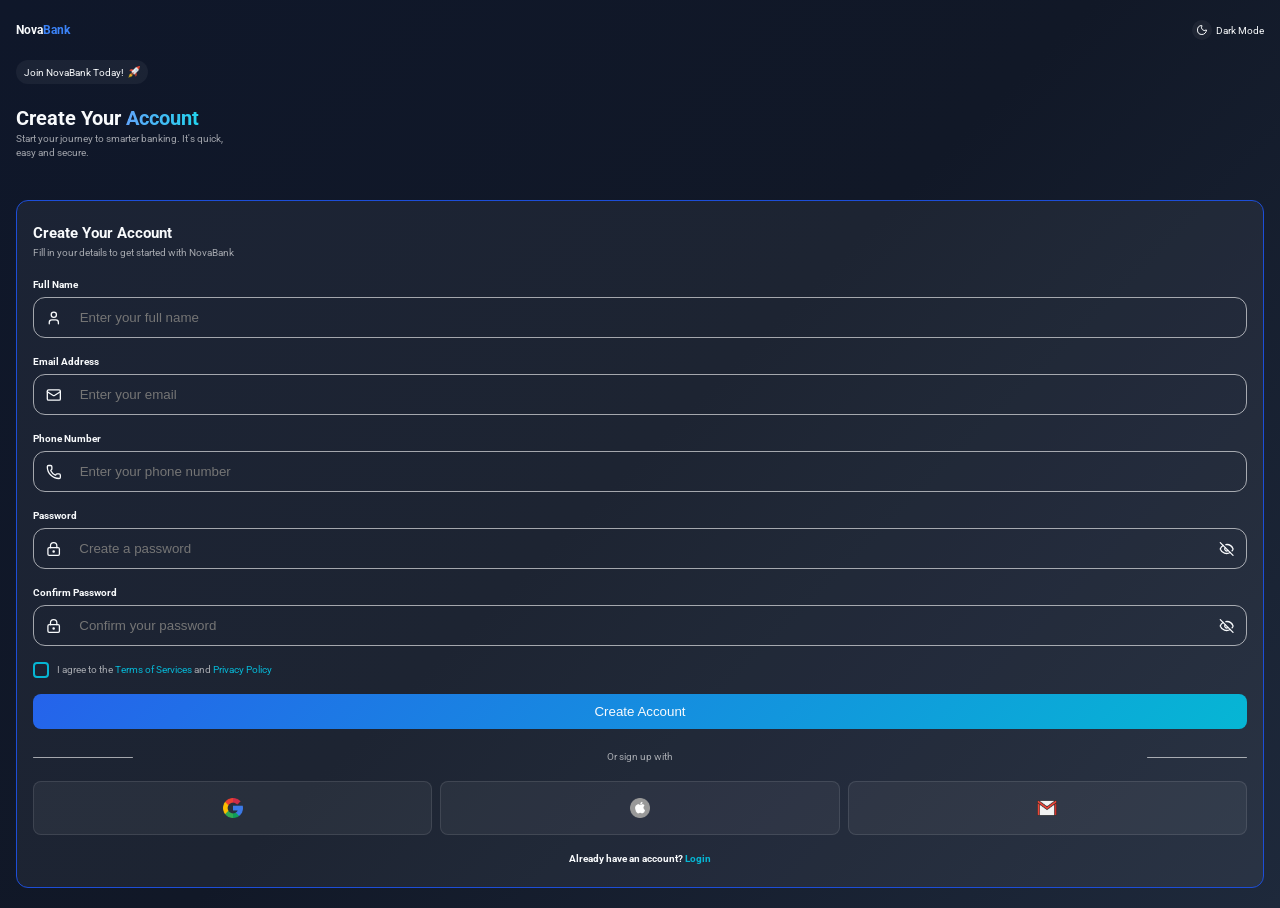
==== auth.html @ 138b5e53 "created the sign up page ui" ====
<!doctype html>
<html lang="en">
  <head>
    <meta charset="UTF-8" />
    <meta name="viewport" content="width=device-width, initial-scale=1.0" />
    <title>Signup-Login</title>
    <link rel="preconnect" href="https://fonts.googleapis.com" />
    <link rel="preconnect" href="https://fonts.gstatic.com" crossorigin />
    <link
      href="https://fonts.googleapis.com/css2?family=Inter:ital,opsz,wght@0,
14..32,100..900;1,14..32,100..900&display=swap"
      rel="stylesheet"
    />
    <link rel="preconnect" href="https://fonts.googleapis.com" />
    <link rel="preconnect" href="https://fonts.gstatic.com" crossorigin />
    <link
      href="https://fonts.googleapis.com/css2?family=Roboto:ital,wght@0,
100..900;1,100..900&display=swap"
      rel="stylesheet"
    />
    <link rel="stylesheet" href="styles/global-styles/general.css" />
    <link rel="stylesheet" href="styles/auth-styles/signup_header.css" />
  </head>
  <body>
    <header class="header">
      <h3>Nova<span>Bank</span></h3>
      <div class="mode">
        <div class="mode_switch">
          <svg
            xmlns="http://www.w3.org/2000/svg"
            width="12"
            height="12"
            viewBox="0 0 24 24"
            fill="none"
            stroke="#f8fafc"
            stroke-width="2"
            stroke-linecap="round"
            stroke-linejoin="round"
            class="lucide lucide-moon-icon lucide-moon"
          >
            <path
              d="M20.985 12.486a9 9 0 1 1-9.473-9.472c.405-.022.617.46.402.803a6 6 0 0 0 8.268 8.268c.344-.215.825-.004.803.401"
            />
          </svg>
        </div>
        <p>Dark Mode</p>
      </div>
    </header>
    <main>
      <div class="body_header">
        <div class="hor_align login_hor">
          <p>Join NovaBank Today!</p>
          <img src="assets/icons/rocket_231138.png" alt="" class="icon" />
        </div>
        <div class="header_txt">
          <h1>Create Your <span>Account</span></h1>
          <p>
            Start your journey to smarter banking. It's quick,<br />easy and
            secure.
          </p>
        </div>
      </div>
      <form class="login_form">
        <h2>Create Your Account</h2>
        <p>Fill in your details to get started with NovaBank</p>
        <div class="input_con">
          <h4>Full Name</h4>
          <div class="input_field">
            <svg
              xmlns="http://www.w3.org/2000/svg"
              width="16"
              height="16"
              viewBox="0 0 24 24"
              fill="none"
              stroke="#f8fafc"
              stroke-width="2"
              stroke-linecap="round"
              stroke-linejoin="round"
              class="lucide lucide-user-icon lucide-user"
            >
              <path d="M19 21v-2a4 4 0 0 0-4-4H9a4 4 0 0 0-4 4v2" />
              <circle cx="12" cy="7" r="4" />
            </svg>
            <input
              placeholder="Enter your full name"
              type="text"
              class="user_name input"
            />
          </div>
        </div>
        <div class="input_con">
          <h4>Email Address</h4>
          <div class="input_field">
            <svg
              xmlns="http://www.w3.org/2000/svg"
              width="16"
              height="16"
              viewBox="0 0 24 24"
              fill="none"
              stroke="#f8fafc"
              stroke-width="2"
              stroke-linecap="round"
              stroke-linejoin="round"
              class="lucide lucide-mail-icon lucide-mail"
            >
              <path d="m22 7-8.991 5.727a2 2 0 0 1-2.009 0L2 7" />
              <rect x="2" y="4" width="20" height="16" rx="2" />
            </svg>
            <input
              placeholder="Enter your email"
              type="email"
              class="user_email input"
            />
          </div>
        </div>
        <div class="input_con">
          <h4>Phone Number</h4>
          <div class="input_field">
            <svg
              xmlns="http://www.w3.org/2000/svg"
              width="16"
              height="16"
              viewBox="0 0 24 24"
              fill="none"
              stroke="#f8fafc"
              stroke-width="2"
              stroke-linecap="round"
              stroke-linejoin="round"
              class="lucide lucide-phone-icon lucide-phone"
            >
              <path
                d="M13.832 16.568a1 1 0 0 0 1.213-.303l.355-.465A2 2 0 0 1 17 15h3a2 2 0 0 1 2 2v3a2 2 0 0 1-2 2A18 18 0 0 1 2 4a2 2 0 0 1 2-2h3a2 2 0 0 1 2 2v3a2 2 0 0 1-.8 1.6l-.468.351a1 1 0 0 0-.292 1.233 14 14 0 0 0 6.392 6.384"
              />
            </svg>
            <input
              placeholder="Enter your phone number"
              type="number"
              class="user_phone input"
            />
          </div>
        </div>
        <div class="input_con">
          <h4>Password</h4>
          <div class="input_field">
            <svg
              xmlns="http://www.w3.org/2000/svg"
              width="16"
              height="16"
              viewBox="0 0 24 24"
              fill="none"
              stroke="#f8fafc"
              stroke-width="2"
              stroke-linecap="round"
              stroke-linejoin="round"
              class="lucide lucide-lock-keyhole-icon lucide-lock-keyhole"
            >
              <circle cx="12" cy="16" r="1" />
              <rect x="3" y="10" width="18" height="12" rx="2" />
              <path d="M7 10V7a5 5 0 0 1 10 0v3" />
            </svg>
            <input
              placeholder="Create a password"
              type="password"
              class="user_password input"
            />
            <svg
              xmlns="http://www.w3.org/2000/svg"
              width="16"
              height="16"
              viewBox="0 0 24 24"
              fill="none"
              stroke="#f8fafc"
              stroke-width="2"
              stroke-linecap="round"
              stroke-linejoin="round"
              class="lucide lucide-eye-off-icon lucide-eye-off"
            >
              <path
                d="M10.733 5.076a10.744 10.744 0 0 1 11.205 6.575 1 1 0 0 1 0 .696 10.747 10.747 0 0 1-1.444 2.49"
              />
              <path d="M14.084 14.158a3 3 0 0 1-4.242-4.242" />
              <path
                d="M17.479 17.499a10.75 10.75 0 0 1-15.417-5.151 1 1 0 0 1 0-.696 10.75 10.75 0 0 1 4.446-5.143"
              />
              <path d="m2 2 20 20" />
            </svg>
          </div>
        </div>
        <div class="input_con">
          <h4>Confirm Password</h4>
          <div class="input_field">
            <svg
              xmlns="http://www.w3.org/2000/svg"
              width="16"
              height="16"
              viewBox="0 0 24 24"
              fill="none"
              stroke="#f8fafc"
              stroke-width="2"
              stroke-linecap="round"
              stroke-linejoin="round"
              class="lucide lucide-lock-keyhole-icon lucide-lock-keyhole"
            >
              <circle cx="12" cy="16" r="1" />
              <rect x="3" y="10" width="18" height="12" rx="2" />
              <path d="M7 10V7a5 5 0 0 1 10 0v3" />
            </svg>
            <input
              placeholder="Confirm your password"
              type="password"
              class="user_email input"
            />
            <svg
              xmlns="http://www.w3.org/2000/svg"
              width="16"
              height="16"
              viewBox="0 0 24 24"
              fill="none"
              stroke="#f8fafc"
              stroke-width="2"
              stroke-linecap="round"
              stroke-linejoin="round"
              class="lucide lucide-eye-off-icon lucide-eye-off"
            >
              <path
                d="M10.733 5.076a10.744 10.744 0 0 1 11.205 6.575 1 1 0 0 1 0 .696 10.747 10.747 0 0 1-1.444 2.49"
              />
              <path d="M14.084 14.158a3 3 0 0 1-4.242-4.242" />
              <path
                d="M17.479 17.499a10.75 10.75 0 0 1-15.417-5.151 1 1 0 0 1 0-.696 10.75 10.75 0 0 1 4.446-5.143"
              />
              <path d="m2 2 20 20" />
            </svg>
          </div>
        </div>
        <div class="terms_privacy">
          <input type="radio" class="privacy_approval" />
          <p>
            I agree to the <a href="#">Terms of Services</a> and
            <a href="#">Privacy Policy</a>
          </p>
        </div>
        <button type="submit" class="create_account_btn button">
          Create Account
        </button>
        <div class="signup_options_con_txt">
          <div class="hor_divider"></div>
          <p>Or sign up with</p>
          <div class="hor_divider"></div>
        </div>
        <div class="signup_options">
          <button class="google button_opt">
            <img src="assets/icons/google_2702602.png" alt="" class="icon_lg" />
          </button>
          <button class="apple button_opt">
            <img
              src="assets/icons/social_10092375.png"
              alt=""
              class="icon_lg"
            />
          </button>
          <button class="email button_opt">
            <img src="assets/icons/gmail_281786.png" alt="" class="icon_lg" />
          </button>
        </div>
        <div class="login_suggestion_link">
          <h4>Already have an account? <a href="#">Login</a></h4>
        </div>
      </form>
    </main>
  </body>
</html>
---- styles/global-styles/general.css ----
:root {
  /* =========================
     COLORS
  ========================== */

  --primary-color: #2563eb;
  --primary-light: #3b82f6;
  --primary-dark: #1d4ed8;
  --hover: rgba(255, 255, 255, 0.9);
  --secondary-color: #0f172a;
  --accent-color: #06b6d4;

  --success-color: #16a34a;
  --warning-color: #f59e0b;
  --danger-color: #dc2626;

  /* =========================
     BACKGROUND COLORS
  ========================== */

  --bg-color: #0f172a;
  --bg-secondary: #111827;
  --bg-card: #1e293b;
  --bg-hover: #334155;

  /* =========================
     TEXT COLORS
  ========================== */

  --text-primary: #f8fafc;
  --text-secondary: #cbd5e1;
  --text-muted: #94a3b8;

  /* =========================
     BORDER COLORS
  ========================== */

  --border-color: #334155;
  --border-light: #475569;
  --border-white: #f8fafc;

  /* =========================
     TYPOGRAPHY
  ========================== */

  --font-family: "Inter", sans-serif;

  --font-xs: 0.75rem;
  --font-sm: 0.875rem;
  --font-md: 1rem;
  --font-lg: 1.25rem;
  --font-xl: 1.5rem;
  --font-2xl: 2rem;

  --font-light: 300;
  --font-normal: 400;
  --font-medium: 500;
  --font-bold: 700;

  /* =========================
     SPACING
  ========================== */

  --space-xs: 0.25rem;
  --space-sm: 0.5rem;
  --space-md: 1rem;
  --space-lg: 1.5rem;
  --space-xl: 2rem;
  --space-2xl: 3rem;

  /* =========================
     BORDER RADIUS
  ========================== */

  --radius-sm: 6px;
  --radius-md: 10px;
  --radius-lg: 16px;
  --radius-xl: 24px;
  --radius-full: 999px;

  /* =========================
     SHADOWS
  ========================== */

  --shadow-sm: 0 2px 4px rgba(0, 0, 0, 0.1);

  --shadow-md: 0 4px 10px rgba(0, 0, 0, 0.15);

  --shadow-lg: 0 10px 25px rgba(0, 0, 0, 0.25);
  --shadow: 0px 2px 12px #1d4ed8;
  --shadow-t: 0px 2px 80px #1d4ed8;

  /* =========================
     TRANSITIONS
  ========================== */

  --transition-fast: 0.2s ease;
  --transition-normal: 0.3s ease;
  --transition-slow: 0.5s ease;

  /* =========================
     LAYOUT
  ========================== */

  --sidebar-width: 260px;
  --navbar-height: 70px;
  --container-width: 1200px;

  /* =========================
     Z-INDEX
  ========================== */

  --z-dropdown: 100;
  --z-fixed: 500;
  --z-modal: 1000;
  --z-toast: 2000;

  /* =========================
     GLASSMORPHISM
  ========================== */

  --glass-bg: rgba(255, 255, 255, 0.05);
  --glass-border: rgba(255, 255, 255, 0.1);
  --glass-blur: blur(12px);

  /* =========================
     PRIMARY GRADIENTS
  ========================== */

  --gradient-primary: linear-gradient(
    135deg,
    #2563eb 0%,
    #3b82f6 50%,
    #06b6d4 100%
  );

  --gradient-secondary: linear-gradient(
    135deg,
    #0f172a 0%,
    #111827 50%,
    #1e293b 100%
  );

  --gradient-card: linear-gradient(
    145deg,
    rgba(37, 99, 235, 0.12),
    rgba(6, 182, 212, 0.06)
  );

  --gradient-glow: radial-gradient(
    circle,
    rgba(37, 99, 235, 0.35),
    transparent 70%
  );

  --gradient-border: linear-gradient(
    to right,
    rgba(59, 130, 246, 0.5),
    rgba(6, 182, 212, 0.3)
  );

  /* =========================
     BUTTON GRADIENTS
  ========================== */

  --gradient-btn-primary: linear-gradient(135deg, #2563eb, #06b6d4);

  --gradient-btn-hover: linear-gradient(135deg, #1d4ed8, #0891b2);

  /* =========================
     HERO BACKGROUND
  ========================== */

  --gradient-hero:
    radial-gradient(
      circle at top left,
      rgba(37, 99, 235, 0.2),
      transparent 30%
    ),
    radial-gradient(
      circle at bottom right,
      rgba(6, 182, 212, 0.15),
      transparent 30%
    ),
    #0f172a;

  /* =========================
     TEXT GRADIENT
  ========================== */

  --gradient-text: linear-gradient(to right, #60a5fa, #22d3ee);

  /* =========================
     FINTECH GLOW EFFECTS
  ========================== */

  --gradient-blue-glow: radial-gradient(
    circle,
    rgba(37, 99, 235, 0.4),
    transparent 75%
  );

  --gradient-cyan-glow: radial-gradient(
    circle,
    rgba(6, 182, 212, 0.35),
    transparent 75%
  );
}
* {
  margin: 0;
  padding: 0;
  box-sizing: border-box;
}
html {
  font-size: 62.5%;
  scroll-behavior: smooth;
}
body {
  font-family: "Roboto", sans-serif;
  font-optical-sizing: auto;
  font-style: normal;
  font-variation-settings: "wdth" 100;
}
a {
  text-decoration: none;
  color: var(--accent-color);
}
.btn {
  padding: var(--space-md) var(--space-xl);
  border-radius: var(--radius-md);
  background: none;
  border: none;
  color: var(--text-primary);
  font-size: var(--font-md);
  transition:
    background-color 0.4s ease,
    color 0.4s ease,
    transform 0.4s ease;
}
.flex_con {
  display: flex;
  justify-content: space-between;
  align-items: center;
  padding: 2rem 3rem;
  border-radius: 1.2rem;
  background-color: var(--bg-secondary);
  margin-top: 4rem;
  border: 1px solid var(--primary-dark);
  gap: 1rem;
}
.flex_content {
  display: flex;
  flex-direction: column;
}
.icon {
  height: 1.2rem;
  width: 1.2rem;
}
.icon_lg {
  height: 2rem;
  width: 2rem;
}
.hor_align {
  display: flex;
  align-items: center;
  gap: 0.4rem;
}
.input {
  padding: 0.4rem 0.8rem;
  background: none;
  border: none;
  width: 100%;
  outline: none;
  color: var(--text-primary);
}
input[type="number"]::-webkit-outer-spin-button,
input[type="number"]::-webkit-inner-spin-button {
  -webkit-appearance: none;
  margin: 0;
}

input[type="number"] {
  -moz-appearance: textfield;
}
---- styles/auth-styles/signup_header.css ----
body {
  background: var(--gradient-secondary);
  color: var(--text-primary);
}
.header {
  display: flex;
  justify-content: space-between;
  align-items: center;
  padding: 2rem 1.6rem;
}
.header span {
  color: var(--primary-light);
}
.mode {
  display: flex;
  gap: 0.4rem;
  align-items: center;
}
.mode_switch {
  height: 2rem;
  width: 2rem;
  display: flex;
  border-radius: 1rem;
  justify-content: center;
  align-items: center;
  padding: 0.4rem;
  background-color: var(--glass-bg);
}
main {
  padding: 0rem 1.6rem;
  margin-bottom: 2rem;
}
.login_hor {
  padding: 0.6rem 0.8rem;
  background-color: var(--glass-bg);
  width: max-content;
  border-radius: 1.2rem;
}
.header_txt {
  padding-top: 2rem;
  line-height: 1.4;
}
.header_txt span {
  background: var(--gradient-text);
  -webkit-background-clip: text;
  -webkit-text-fill-color: transparent;
  background-clip: text;
}
.header_txt p {
  color: rgba(255, 255, 255, 0.6);
}
.login_form {
  margin-top: 4rem;
  padding: 2rem 1.6rem;
  border: 1px solid var(--primary-dark);
  border-radius: 1.2rem;
  background-color: var(--glass-bg);
  line-height: 1.6;
}
.login_form p {
  color: rgba(255, 255, 255, 0.6);
}
.input_con {
  margin-top: 1.6rem;
}
.input_field {
  padding: 0.8rem 1.2rem;
  display: flex;
  gap: 1rem;
  align-items: center;
  flex: 1;
  margin-top: 0.4rem;
  border: 1px solid rgba(255, 255, 255, 0.6);
  border-radius: 1.2rem;
}
.terms_privacy {
  display: flex;
  align-items: flex-start;
  margin-top: 1.6rem;
  gap: 0.8rem;
}
.privacy_approval {
  appearance: none;
  -webkit-appearance: none;

  width: 16px;
  height: 16px;
  border: 2px solid var(--accent-color);
  border-radius: 0.4rem;
  cursor: pointer;
  position: relative;
  transition: 0.3s ease;
}

.privacy_approval:checked {
  background-color: var(--accent-color);
}

.privacy_approval:checked::before {
  content: "";
  width: 6px;
  height: 6px;
  background: white;
  border-radius: 50%;

  position: absolute;
  top: 50%;
  left: 50%;
  transform: translate(-50%, -50%);
}
.button {
  background: var(--gradient-btn-primary);
  width: 100%;
  padding: 1rem 0;
  margin-top: 1.6rem;
  border: none;
  border-radius: 0.8rem;
  color: var(--text-primary);
  transition: background 0.4s ease;
}
.button:hover {
  background: var(--gradient-btn-hover);
}
.signup_options_con_txt {
  display: flex;
  justify-content: space-between;
  flex: 1;
  align-items: center;
  margin-top: 2rem;
  gap: 1rem;
}
.hor_divider {
  height: 1px;
  width: min(10rem, 100%);
  border-radius: 0.8rem;
  background-color: rgba(255, 255, 255, 0.6);
}
.signup_options {
  display: flex;
  justify-content: center;
  margin-top: 1.6rem;
  gap: 0.8rem;
}

.button_opt {
  background-color: rgba(255, 255, 255, 0.05);
  width: 100%;
  padding: 1.6rem;
  border: 1px solid rgba(255, 255, 255, 0.1);
  border-radius: 0.8rem;
  color: var(--text-primary);
  transition: background 0.4s ease;
  display: flex;
  justify-content: center;
}
.login_suggestion_link {
  display: flex;
  justify-content: center;
  margin-top: 1.6rem;
}
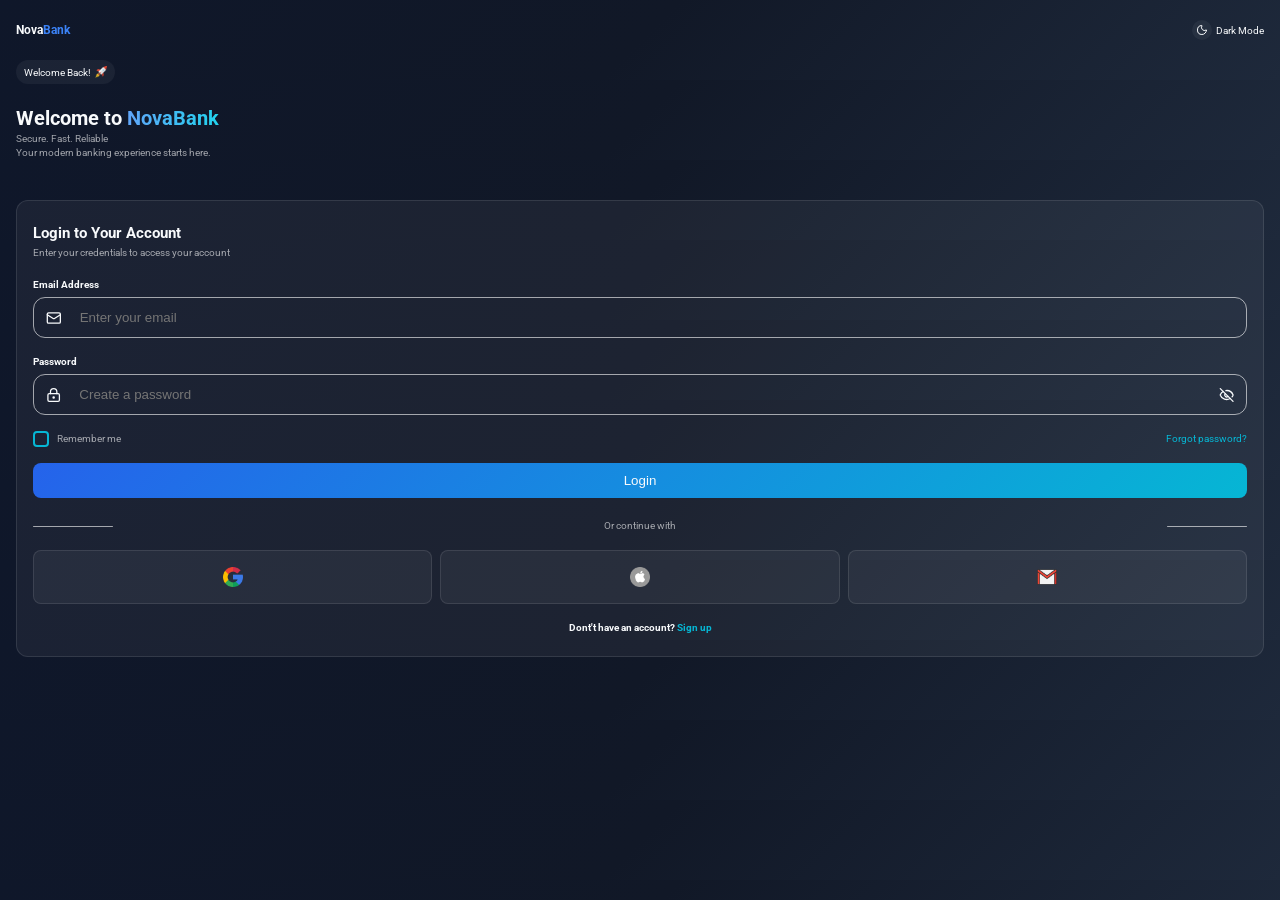
==== commit 65a84926: "switching from login to signup ui implementation" ====
--- a/auth.html
+++ b/auth.html
@@ -20,6 +20,7 @@
     />
     <link rel="stylesheet" href="styles/global-styles/general.css" />
     <link rel="stylesheet" href="styles/auth-styles/signup_header.css" />
+    <link rel="stylesheet" href="styles/auth-styles/login.css" />
   </head>
   <body>
     <header class="header">
@@ -46,227 +47,375 @@
         <p>Dark Mode</p>
       </div>
     </header>
-    <main>
-      <div class="body_header">
-        <div class="hor_align login_hor">
-          <p>Join NovaBank Today!</p>
-          <img src="assets/icons/rocket_231138.png" alt="" class="icon" />
+    <div class="authentication_flex">
+      <main class="signup_flex">
+        <div class="body_header">
+          <div class="hor_align login_hor">
+            <p>Join NovaBank Today!</p>
+            <img src="assets/icons/rocket_231138.png" alt="" class="icon" />
+          </div>
+          <div class="header_txt">
+            <h1>Create Your <span>Account</span></h1>
+            <p>
+              Start your journey to smarter banking. It's quick,<br />easy and
+              secure.
+            </p>
+          </div>
         </div>
-        <div class="header_txt">
-          <h1>Create Your <span>Account</span></h1>
-          <p>
-            Start your journey to smarter banking. It's quick,<br />easy and
-            secure.
-          </p>
+        <form class="login_form">
+          <h2>Create Your Account</h2>
+          <p>Fill in your details to get started with NovaBank</p>
+          <div class="input_con">
+            <h4>Full Name</h4>
+            <div class="input_field">
+              <svg
+                xmlns="http://www.w3.org/2000/svg"
+                width="16"
+                height="16"
+                viewBox="0 0 24 24"
+                fill="none"
+                stroke="#f8fafc"
+                stroke-width="2"
+                stroke-linecap="round"
+                stroke-linejoin="round"
+                class="lucide lucide-user-icon lucide-user"
+              >
+                <path d="M19 21v-2a4 4 0 0 0-4-4H9a4 4 0 0 0-4 4v2" />
+                <circle cx="12" cy="7" r="4" />
+              </svg>
+              <input
+                placeholder="Enter your full name"
+                type="text"
+                class="user_name input"
+              />
+            </div>
+          </div>
+          <div class="input_con">
+            <h4>Email Address</h4>
+            <div class="input_field">
+              <svg
+                xmlns="http://www.w3.org/2000/svg"
+                width="16"
+                height="16"
+                viewBox="0 0 24 24"
+                fill="none"
+                stroke="#f8fafc"
+                stroke-width="2"
+                stroke-linecap="round"
+                stroke-linejoin="round"
+                class="lucide lucide-mail-icon lucide-mail"
+              >
+                <path d="m22 7-8.991 5.727a2 2 0 0 1-2.009 0L2 7" />
+                <rect x="2" y="4" width="20" height="16" rx="2" />
+              </svg>
+              <input
+                placeholder="Enter your email"
+                type="email"
+                class="user_email input"
+              />
+            </div>
+          </div>
+          <div class="input_con">
+            <h4>Phone Number</h4>
+            <div class="input_field">
+              <svg
+                xmlns="http://www.w3.org/2000/svg"
+                width="16"
+                height="16"
+                viewBox="0 0 24 24"
+                fill="none"
+                stroke="#f8fafc"
+                stroke-width="2"
+                stroke-linecap="round"
+                stroke-linejoin="round"
+                class="lucide lucide-phone-icon lucide-phone"
+              >
+                <path
+                  d="M13.832 16.568a1 1 0 0 0 1.213-.303l.355-.465A2 2 0 0 1 
+17 15h3a2 2 0 0 1 2 2v3a2 2 0 0 1-2 2A18 18 0 0 1 2 4a2 2 0 
+0 1 2-2h3a2 2 0 0 1 2 2v3a2 2 0 0 1-.8 1.6l-.468.351a1 1 0 
+0 0-.292 1.233 14 14 0 0 0 6.392 6.384"
+                />
+              </svg>
+              <input
+                placeholder="Enter your phone number"
+                type="number"
+                class="user_phone input"
+              />
+            </div>
+          </div>
+          <div class="input_con">
+            <h4>Password</h4>
+            <div class="input_field">
+              <svg
+                xmlns="http://www.w3.org/2000/svg"
+                width="16"
+                height="16"
+                viewBox="0 0 24 24"
+                fill="none"
+                stroke="#f8fafc"
+                stroke-width="2"
+                stroke-linecap="round"
+                stroke-linejoin="round"
+                class="lucide lucide-lock-keyhole-icon lucide-lock-keyhole"
+              >
+                <circle cx="12" cy="16" r="1" />
+                <rect x="3" y="10" width="18" height="12" rx="2" />
+                <path d="M7 10V7a5 5 0 0 1 10 0v3" />
+              </svg>
+              <input
+                placeholder="Create a password"
+                type="password"
+                class="user_password input"
+              />
+              <svg
+                xmlns="http://www.w3.org/2000/svg"
+                width="16"
+                height="16"
+                viewBox="0 0 24 24"
+                fill="none"
+                stroke="#f8fafc"
+                stroke-width="2"
+                stroke-linecap="round"
+                stroke-linejoin="round"
+                class="lucide lucide-eye-off-icon lucide-eye-off"
+              >
+                <path
+                  d="M10.733 5.076a10.744 10.744 0 0 1 11.205 6.575 1 1 0 0 1 
+0 .696 10.747 10.747 0 0 1-1.444 2.49"
+                />
+                <path d="M14.084 14.158a3 3 0 0 1-4.242-4.242" />
+                <path
+                  d="M17.479 17.499a10.75 10.75 0 0 1-15.417-5.151 1 1 0 0 1 
+0-.696 10.75 10.75 0 0 1 4.446-5.143"
+                />
+                <path d="m2 2 20 20" />
+              </svg>
+            </div>
+          </div>
+          <div class="input_con">
+            <h4>Confirm Password</h4>
+            <div class="input_field">
+              <svg
+                xmlns="http://www.w3.org/2000/svg"
+                width="16"
+                height="16"
+                viewBox="0 0 24 24"
+                fill="none"
+                stroke="#f8fafc"
+                stroke-width="2"
+                stroke-linecap="round"
+                stroke-linejoin="round"
+                class="lucide lucide-lock-keyhole-icon lucide-lock-keyhole"
+              >
+                <circle cx="12" cy="16" r="1" />
+                <rect x="3" y="10" width="18" height="12" rx="2" />
+                <path d="M7 10V7a5 5 0 0 1 10 0v3" />
+              </svg>
+              <input
+                placeholder="Confirm your password"
+                type="password"
+                class="user_email input"
+              />
+              <svg
+                xmlns="http://www.w3.org/2000/svg"
+                width="16"
+                height="16"
+                viewBox="0 0 24 24"
+                fill="none"
+                stroke="#f8fafc"
+                stroke-width="2"
+                stroke-linecap="round"
+                stroke-linejoin="round"
+                class="lucide lucide-eye-off-icon lucide-eye-off"
+              >
+                <path
+                  d="M10.733 5.076a10.744 10.744 0 0 1 11.205 6.575 1 1 0 0 1 
+0 .696 10.747 10.747 0 0 1-1.444 2.49"
+                />
+                <path d="M14.084 14.158a3 3 0 0 1-4.242-4.242" />
+                <path
+                  d="M17.479 17.499a10.75 10.75 0 0 1-15.417-5.151 1 1 0 0 1 
+0-.696 10.75 10.75 0 0 1 4.446-5.143"
+                />
+                <path d="m2 2 20 20" />
+              </svg>
+            </div>
+          </div>
+          <div class="terms_privacy">
+            <input type="radio" class="privacy_approval" />
+            <p>
+              I agree to the <a href="#">Terms of Services</a> and
+              <a href="#">Privacy Policy</a>
+            </p>
+          </div>
+          <button type="submit" class="create_account_btn button">
+            Create Account
+          </button>
+          <div class="signup_options_con_txt">
+            <div class="hor_divider"></div>
+            <p>Or sign up with</p>
+            <div class="hor_divider"></div>
+          </div>
+          <div class="signup_options">
+            <button class="google button_opt">
+              <img
+                src="assets/icons/google_2702602.png"
+                alt=""
+                class="icon_lg"
+              />
+            </button>
+            <button class="apple button_opt">
+              <img
+                src="assets/icons/social_10092375.png"
+                alt=""
+                class="icon_lg"
+              />
+            </button>
+            <button class="email button_opt">
+              <img src="assets/icons/gmail_281786.png" alt="" class="icon_lg" />
+            </button>
+          </div>
+          <div class="login_suggestion_link">
+            <h4>Already have an account? <a href="#">Login</a></h4>
+          </div>
+        </form>
+      </main>
+      <main class="login_flex">
+        <div class="body_header">
+          <div class="hor_align login_hor">
+            <p>Welcome Back!</p>
+            <img src="assets/icons/rocket_231138.png" alt="" class="icon" />
+          </div>
+          <div class="header_txt">
+            <h1>Welcome to <span>NovaBank</span></h1>
+            <p>
+              Secure. Fast. Reliable<br />Your modern banking experience starts
+              here.
+            </p>
+          </div>
         </div>
-      </div>
-      <form class="login_form">
-        <h2>Create Your Account</h2>
-        <p>Fill in your details to get started with NovaBank</p>
-        <div class="input_con">
-          <h4>Full Name</h4>
-          <div class="input_field">
-            <svg
-              xmlns="http://www.w3.org/2000/svg"
-              width="16"
-              height="16"
-              viewBox="0 0 24 24"
-              fill="none"
-              stroke="#f8fafc"
-              stroke-width="2"
-              stroke-linecap="round"
-              stroke-linejoin="round"
-              class="lucide lucide-user-icon lucide-user"
-            >
-              <path d="M19 21v-2a4 4 0 0 0-4-4H9a4 4 0 0 0-4 4v2" />
-              <circle cx="12" cy="7" r="4" />
-            </svg>
-            <input
-              placeholder="Enter your full name"
-              type="text"
-              class="user_name input"
-            />
-          </div>
-        </div>
-        <div class="input_con">
-          <h4>Email Address</h4>
-          <div class="input_field">
-            <svg
-              xmlns="http://www.w3.org/2000/svg"
-              width="16"
-              height="16"
-              viewBox="0 0 24 24"
-              fill="none"
-              stroke="#f8fafc"
-              stroke-width="2"
-              stroke-linecap="round"
-              stroke-linejoin="round"
-              class="lucide lucide-mail-icon lucide-mail"
-            >
-              <path d="m22 7-8.991 5.727a2 2 0 0 1-2.009 0L2 7" />
-              <rect x="2" y="4" width="20" height="16" rx="2" />
-            </svg>
-            <input
-              placeholder="Enter your email"
-              type="email"
-              class="user_email input"
-            />
-          </div>
-        </div>
-        <div class="input_con">
-          <h4>Phone Number</h4>
-          <div class="input_field">
-            <svg
-              xmlns="http://www.w3.org/2000/svg"
-              width="16"
-              height="16"
-              viewBox="0 0 24 24"
-              fill="none"
-              stroke="#f8fafc"
-              stroke-width="2"
-              stroke-linecap="round"
-              stroke-linejoin="round"
-              class="lucide lucide-phone-icon lucide-phone"
-            >
-              <path
-                d="M13.832 16.568a1 1 0 0 0 1.213-.303l.355-.465A2 2 0 0 1 17 15h3a2 2 0 0 1 2 2v3a2 2 0 0 1-2 2A18 18 0 0 1 2 4a2 2 0 0 1 2-2h3a2 2 0 0 1 2 2v3a2 2 0 0 1-.8 1.6l-.468.351a1 1 0 0 0-.292 1.233 14 14 0 0 0 6.392 6.384"
-              />
-            </svg>
-            <input
-              placeholder="Enter your phone number"
-              type="number"
-              class="user_phone input"
-            />
-          </div>
-        </div>
-        <div class="input_con">
-          <h4>Password</h4>
-          <div class="input_field">
-            <svg
-              xmlns="http://www.w3.org/2000/svg"
-              width="16"
-              height="16"
-              viewBox="0 0 24 24"
-              fill="none"
-              stroke="#f8fafc"
-              stroke-width="2"
-              stroke-linecap="round"
-              stroke-linejoin="round"
-              class="lucide lucide-lock-keyhole-icon lucide-lock-keyhole"
-            >
-              <circle cx="12" cy="16" r="1" />
-              <rect x="3" y="10" width="18" height="12" rx="2" />
-              <path d="M7 10V7a5 5 0 0 1 10 0v3" />
-            </svg>
-            <input
-              placeholder="Create a password"
-              type="password"
-              class="user_password input"
-            />
-            <svg
-              xmlns="http://www.w3.org/2000/svg"
-              width="16"
-              height="16"
-              viewBox="0 0 24 24"
-              fill="none"
-              stroke="#f8fafc"
-              stroke-width="2"
-              stroke-linecap="round"
-              stroke-linejoin="round"
-              class="lucide lucide-eye-off-icon lucide-eye-off"
-            >
-              <path
-                d="M10.733 5.076a10.744 10.744 0 0 1 11.205 6.575 1 1 0 0 1 0 .696 10.747 10.747 0 0 1-1.444 2.49"
-              />
-              <path d="M14.084 14.158a3 3 0 0 1-4.242-4.242" />
-              <path
-                d="M17.479 17.499a10.75 10.75 0 0 1-15.417-5.151 1 1 0 0 1 0-.696 10.75 10.75 0 0 1 4.446-5.143"
-              />
-              <path d="m2 2 20 20" />
-            </svg>
-          </div>
-        </div>
-        <div class="input_con">
-          <h4>Confirm Password</h4>
-          <div class="input_field">
-            <svg
-              xmlns="http://www.w3.org/2000/svg"
-              width="16"
-              height="16"
-              viewBox="0 0 24 24"
-              fill="none"
-              stroke="#f8fafc"
-              stroke-width="2"
-              stroke-linecap="round"
-              stroke-linejoin="round"
-              class="lucide lucide-lock-keyhole-icon lucide-lock-keyhole"
-            >
-              <circle cx="12" cy="16" r="1" />
-              <rect x="3" y="10" width="18" height="12" rx="2" />
-              <path d="M7 10V7a5 5 0 0 1 10 0v3" />
-            </svg>
-            <input
-              placeholder="Confirm your password"
-              type="password"
-              class="user_email input"
-            />
-            <svg
-              xmlns="http://www.w3.org/2000/svg"
-              width="16"
-              height="16"
-              viewBox="0 0 24 24"
-              fill="none"
-              stroke="#f8fafc"
-              stroke-width="2"
-              stroke-linecap="round"
-              stroke-linejoin="round"
-              class="lucide lucide-eye-off-icon lucide-eye-off"
-            >
-              <path
-                d="M10.733 5.076a10.744 10.744 0 0 1 11.205 6.575 1 1 0 0 1 0 .696 10.747 10.747 0 0 1-1.444 2.49"
-              />
-              <path d="M14.084 14.158a3 3 0 0 1-4.242-4.242" />
-              <path
-                d="M17.479 17.499a10.75 10.75 0 0 1-15.417-5.151 1 1 0 0 1 0-.696 10.75 10.75 0 0 1 4.446-5.143"
-              />
-              <path d="m2 2 20 20" />
-            </svg>
-          </div>
-        </div>
-        <div class="terms_privacy">
-          <input type="radio" class="privacy_approval" />
-          <p>
-            I agree to the <a href="#">Terms of Services</a> and
-            <a href="#">Privacy Policy</a>
-          </p>
-        </div>
-        <button type="submit" class="create_account_btn button">
-          Create Account
-        </button>
-        <div class="signup_options_con_txt">
-          <div class="hor_divider"></div>
-          <p>Or sign up with</p>
-          <div class="hor_divider"></div>
-        </div>
-        <div class="signup_options">
-          <button class="google button_opt">
-            <img src="assets/icons/google_2702602.png" alt="" class="icon_lg" />
-          </button>
-          <button class="apple button_opt">
-            <img
-              src="assets/icons/social_10092375.png"
-              alt=""
-              class="icon_lg"
-            />
-          </button>
-          <button class="email button_opt">
-            <img src="assets/icons/gmail_281786.png" alt="" class="icon_lg" />
-          </button>
-        </div>
-        <div class="login_suggestion_link">
-          <h4>Already have an account? <a href="#">Login</a></h4>
-        </div>
-      </form>
-    </main>
+        <form class="login_form">
+          <h2>Login to Your Account</h2>
+          <p>Enter your credentials to access your account</p>
+          <div class="input_con">
+            <h4>Email Address</h4>
+            <div class="input_field">
+              <svg
+                xmlns="http://www.w3.org/2000/svg"
+                width="16"
+                height="16"
+                viewBox="0 0 24 24"
+                fill="none"
+                stroke="#f8fafc"
+                stroke-width="2"
+                stroke-linecap="round"
+                stroke-linejoin="round"
+                class="lucide lucide-mail-icon lucide-mail"
+              >
+                <path d="m22 7-8.991 5.727a2 2 0 0 1-2.009 0L2 7" />
+                <rect x="2" y="4" width="20" height="16" rx="2" />
+              </svg>
+              <input
+                placeholder="Enter your email"
+                type="email"
+                class="user_email input"
+              />
+            </div>
+          </div>
+          <div class="input_con">
+            <h4>Password</h4>
+            <div class="input_field">
+              <svg
+                xmlns="http://www.w3.org/2000/svg"
+                width="16"
+                height="16"
+                viewBox="0 0 24 24"
+                fill="none"
+                stroke="#f8fafc"
+                stroke-width="2"
+                stroke-linecap="round"
+                stroke-linejoin="round"
+                class="lucide lucide-lock-keyhole-icon lucide-lock-keyhole"
+              >
+                <circle cx="12" cy="16" r="1" />
+                <rect x="3" y="10" width="18" height="12" rx="2" />
+                <path d="M7 10V7a5 5 0 0 1 10 0v3" />
+              </svg>
+              <input
+                placeholder="Create a password"
+                type="password"
+                class="user_password input"
+              />
+              <svg
+                xmlns="http://www.w3.org/2000/svg"
+                width="16"
+                height="16"
+                viewBox="0 0 24 24"
+                fill="none"
+                stroke="#f8fafc"
+                stroke-width="2"
+                stroke-linecap="round"
+                stroke-linejoin="round"
+                class="lucide lucide-eye-off-icon lucide-eye-off"
+              >
+                <path
+                  d="M10.733 5.076a10.744 10.744 0 0 1 11.205 6.575 1 1 0 0 1 
+0 .696 10.747 10.747 0 0 1-1.444 2.49"
+                />
+                <path d="M14.084 14.158a3 3 0 0 1-4.242-4.242" />
+                <path
+                  d="M17.479 17.499a10.75 10.75 0 0 1-15.417-5.151 1 1 0 0 1 
+0-.696 10.75 10.75 0 0 1 4.446-5.143"
+                />
+                <path d="m2 2 20 20" />
+              </svg>
+            </div>
+          </div>
+          <div class="terms_privacy password_entries_con">
+            <div class="hor_flex">
+              <input type="radio" class="privacy_approval" />
+              <p>Remember me</p>
+            </div>
+            <p>
+              <a href="#">Forgot password?</a>
+            </p>
+          </div>
+          <button type="submit" class="create_account_btn button">Login</button>
+          <div class="signup_options_con_txt">
+            <div class="hor_divider login_divider"></div>
+            <p>Or continue with</p>
+            <div class="hor_divider login_divider"></div>
+          </div>
+          <div class="signup_options">
+            <button class="google button_opt">
+              <img
+                src="assets/icons/google_2702602.png"
+                alt=""
+                class="icon_lg"
+              />
+            </button>
+            <button class="apple button_opt">
+              <img
+                src="assets/icons/social_10092375.png"
+                alt=""
+                class="icon_lg"
+              />
+            </button>
+            <button class="email button_opt">
+              <img src="assets/icons/gmail_281786.png" alt="" class="icon_lg" />
+            </button>
+          </div>
+          <div class="login_suggestion_link">
+            <h4>
+              Dont't have an account?
+              <a href="#" class="sign_up_link">Sign up</a>
+            </h4>
+          </div>
+        </form>
+      </main>
+    </div>
+
+    <script src="src/auth/signup.js"></script>
   </body>
 </html>
--- a/styles/global-styles/general.css
+++ b/styles/global-styles/general.css
@@ -282,3 +282,43 @@
 input[type="number"] {
   -moz-appearance: textfield;
 }
+.authentication_flex {
+  position: relative;
+  width: 100%;
+}
+
+.signup_flex,
+.login_flex {
+  position: absolute;
+  width: 100%;
+  transition: all 0.4s ease;
+}
+
+.login_flex {
+  left: 0;
+}
+
+.signup_flex {
+  left: -100%;
+}
+
+/* show signup */
+.sign_up {
+  left: 0;
+}
+
+/* move login out */
+.remove_login {
+  left: 100%;
+  opacity: 0;
+}
+
+/* reset states */
+.login_show {
+  left: 0;
+}
+
+.signup_hide {
+  left: -100%;
+  opacity: 0;
+}
--- a/styles/auth-styles/signup_header.css
+++ b/styles/auth-styles/signup_header.css
@@ -52,7 +52,7 @@
 .login_form {
   margin-top: 4rem;
   padding: 2rem 1.6rem;
-  border: 1px solid var(--primary-dark);
+  border: 1px solid rgba(255, 255, 255, 0.1);
   border-radius: 1.2rem;
   background-color: var(--glass-bg);
   line-height: 1.6;
--- a/styles/auth-styles/login.css
+++ b/styles/auth-styles/login.css
@@ -0,0 +1,15 @@
+.password_entries_con {
+  display: flex;
+  justify-content: space-between;
+}
+.hor_flex {
+  display: flex;
+  justify-content: center;
+  gap: 0.8rem;
+}
+.login_divider {
+  width: min(8rem, 100%);
+}
+body {
+  padding-bottom: 2rem;
+}
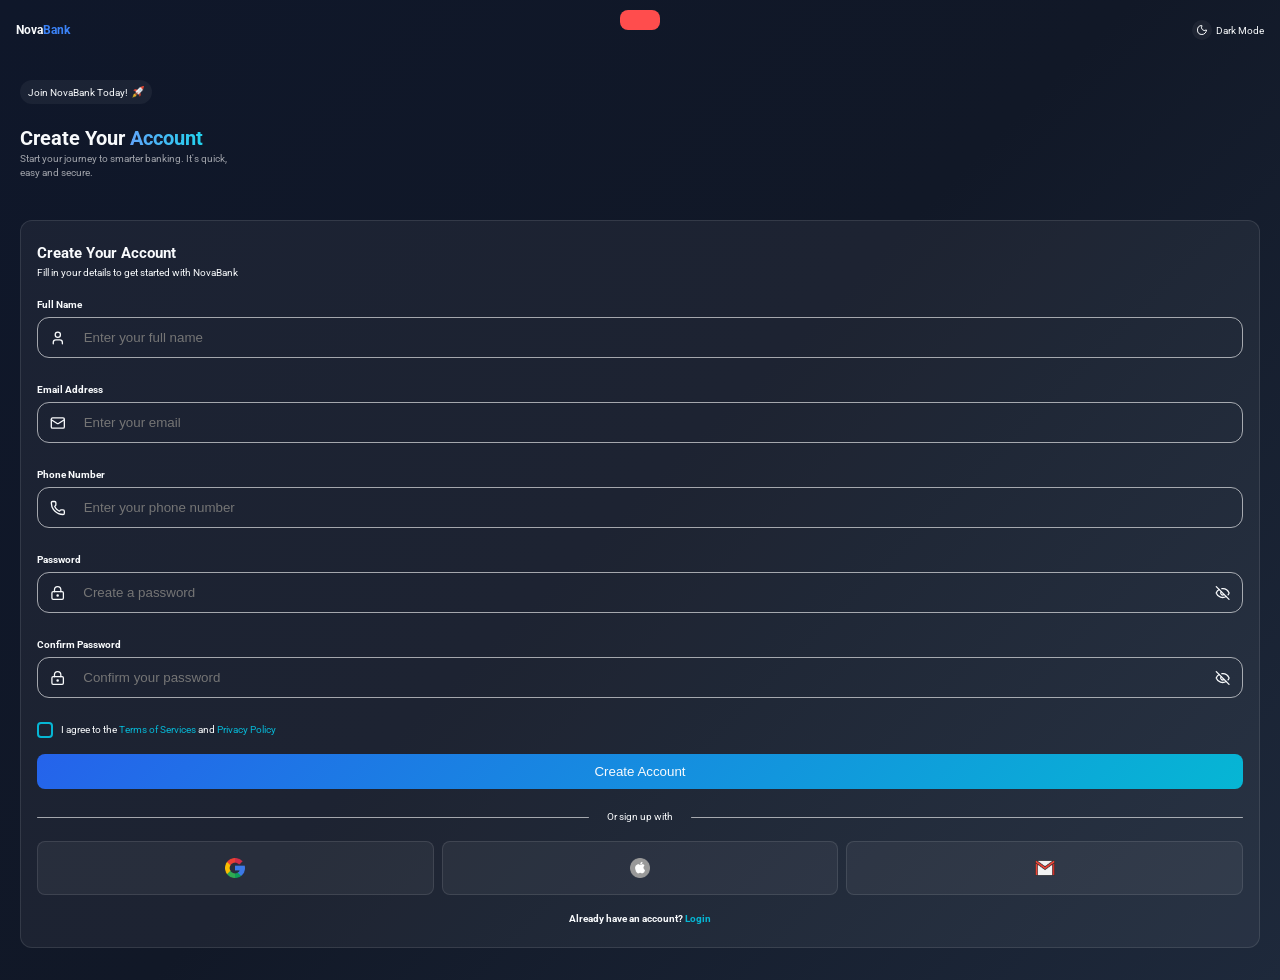
==== commit 8cc2bf60: "ui correction" ====
--- a/auth.html
+++ b/auth.html
@@ -8,14 +8,14 @@
     <link rel="preconnect" href="https://fonts.gstatic.com" crossorigin />
     <link
       href="https://fonts.googleapis.com/css2?family=Inter:ital,opsz,wght@0,
-14..32,100..900;1,14..32,100..900&display=swap"
+    14..32,100..900;1,14..32,100..900&display=swap"
       rel="stylesheet"
     />
     <link rel="preconnect" href="https://fonts.googleapis.com" />
     <link rel="preconnect" href="https://fonts.gstatic.com" crossorigin />
     <link
       href="https://fonts.googleapis.com/css2?family=Roboto:ital,wght@0,
-100..900;1,100..900&display=swap"
+    100..900;1,100..900&display=swap"
       rel="stylesheet"
     />
     <link rel="stylesheet" href="styles/global-styles/general.css" />
@@ -24,6 +24,9 @@
   </head>
   <body>
     <header class="header">
+      <div class="general_error_msg error_con">
+        <!-- <p>Email already exist!</p> -->
+      </div>
       <h3>Nova<span>Bank</span></h3>
       <div class="mode">
         <div class="mode_switch">
@@ -62,7 +65,7 @@
             </p>
           </div>
         </div>
-        <form class="login_form">
+        <form class="signup_form">
           <h2>Create Your Account</h2>
           <p>Fill in your details to get started with NovaBank</p>
           <div class="input_con">
@@ -86,9 +89,10 @@
               <input
                 placeholder="Enter your full name"
                 type="text"
-                class="user_name input"
-              />
-            </div>
+                class="user_name input js_signup_name"
+              />
+            </div>
+            <div class="name_error_msg error_con"></div>
           </div>
           <div class="input_con">
             <h4>Email Address</h4>
@@ -111,9 +115,10 @@
               <input
                 placeholder="Enter your email"
                 type="email"
-                class="user_email input"
-              />
-            </div>
+                class="user_email input js_signup_email"
+              />
+            </div>
+            <div class="email_error_msg error_con"></div>
           </div>
           <div class="input_con">
             <h4>Phone Number</h4>
@@ -132,21 +137,22 @@
               >
                 <path
                   d="M13.832 16.568a1 1 0 0 0 1.213-.303l.355-.465A2 2 0 0 1 
-17 15h3a2 2 0 0 1 2 2v3a2 2 0 0 1-2 2A18 18 0 0 1 2 4a2 2 0 
-0 1 2-2h3a2 2 0 0 1 2 2v3a2 2 0 0 1-.8 1.6l-.468.351a1 1 0 
-0 0-.292 1.233 14 14 0 0 0 6.392 6.384"
+                 17 15h3a2 2 0 0 1 2 2v3a2 2 0 0 1-2 2A18 18 0 0 1 2 4a2 2 0 
+                 0 1 2-2h3a2 2 0 0 1 2 2v3a2 2 0 0 1-.8 1.6l-.468.351a1 1 0 
+                 0 0-.292 1.233 14 14 0 0 0 6.392 6.384"
                 />
               </svg>
               <input
                 placeholder="Enter your phone number"
                 type="number"
-                class="user_phone input"
-              />
-            </div>
+                class="user_phone input js_signup_phone"
+              />
+            </div>
+            <div class="phoneNo_error_msg error_con"></div>
           </div>
           <div class="input_con">
             <h4>Password</h4>
-            <div class="input_field">
+            <div class="input_field password_con1">
               <svg
                 xmlns="http://www.w3.org/2000/svg"
                 width="16"
@@ -166,7 +172,7 @@
               <input
                 placeholder="Create a password"
                 type="password"
-                class="user_password input"
+                class="user_password input js_signup_password"
               />
               <svg
                 xmlns="http://www.w3.org/2000/svg"
@@ -182,20 +188,21 @@
               >
                 <path
                   d="M10.733 5.076a10.744 10.744 0 0 1 11.205 6.575 1 1 0 0 1 
-0 .696 10.747 10.747 0 0 1-1.444 2.49"
+                  0 .696 10.747 10.747 0 0 1-1.444 2.49"
                 />
                 <path d="M14.084 14.158a3 3 0 0 1-4.242-4.242" />
                 <path
                   d="M17.479 17.499a10.75 10.75 0 0 1-15.417-5.151 1 1 0 0 1 
-0-.696 10.75 10.75 0 0 1 4.446-5.143"
+                    0-.696 10.75 10.75 0 0 1 4.446-5.143"
                 />
                 <path d="m2 2 20 20" />
               </svg>
             </div>
+            <div class="password_error_msg error_con"></div>
           </div>
           <div class="input_con">
             <h4>Confirm Password</h4>
-            <div class="input_field">
+            <div class="input_field js_user_password_con2">
               <svg
                 xmlns="http://www.w3.org/2000/svg"
                 width="16"
@@ -215,7 +222,7 @@
               <input
                 placeholder="Confirm your password"
                 type="password"
-                class="user_email input"
+                class="js_confirm_password input"
               />
               <svg
                 xmlns="http://www.w3.org/2000/svg"
@@ -231,16 +238,17 @@
               >
                 <path
                   d="M10.733 5.076a10.744 10.744 0 0 1 11.205 6.575 1 1 0 0 1 
-0 .696 10.747 10.747 0 0 1-1.444 2.49"
+                0 .696 10.747 10.747 0 0 1-1.444 2.49"
                 />
                 <path d="M14.084 14.158a3 3 0 0 1-4.242-4.242" />
                 <path
                   d="M17.479 17.499a10.75 10.75 0 0 1-15.417-5.151 1 1 0 0 1 
-0-.696 10.75 10.75 0 0 1 4.446-5.143"
+                0-.696 10.75 10.75 0 0 1 4.446-5.143"
                 />
                 <path d="m2 2 20 20" />
               </svg>
             </div>
+            <div class="confirm_password_error_msg error_con"></div>
           </div>
           <div class="terms_privacy">
             <input type="radio" class="privacy_approval" />
@@ -253,9 +261,9 @@
             Create Account
           </button>
           <div class="signup_options_con_txt">
-            <div class="hor_divider"></div>
+            <div class="hor_divider_left"></div>
             <p>Or sign up with</p>
-            <div class="hor_divider"></div>
+            <div class="hor_divider_right"></div>
           </div>
           <div class="signup_options">
             <button class="google button_opt">
@@ -277,7 +285,10 @@
             </button>
           </div>
           <div class="login_suggestion_link">
-            <h4>Already have an account? <a href="#">Login</a></h4>
+            <h4>
+              Already have an account?
+              <a href="#" class="login_suggestion">Login</a>
+            </h4>
           </div>
         </form>
       </main>
@@ -319,9 +330,10 @@
               <input
                 placeholder="Enter your email"
                 type="email"
-                class="user_email input"
-              />
-            </div>
+                class="input login_email"
+              />
+            </div>
+            <div class="error_con login_email_error_msg"></div>
           </div>
           <div class="input_con">
             <h4>Password</h4>
@@ -345,7 +357,7 @@
               <input
                 placeholder="Create a password"
                 type="password"
-                class="user_password input"
+                class="login_password input"
               />
               <svg
                 xmlns="http://www.w3.org/2000/svg"
@@ -361,16 +373,17 @@
               >
                 <path
                   d="M10.733 5.076a10.744 10.744 0 0 1 11.205 6.575 1 1 0 0 1 
-0 .696 10.747 10.747 0 0 1-1.444 2.49"
+                0 .696 10.747 10.747 0 0 1-1.444 2.49"
                 />
                 <path d="M14.084 14.158a3 3 0 0 1-4.242-4.242" />
                 <path
                   d="M17.479 17.499a10.75 10.75 0 0 1-15.417-5.151 1 1 0 0 1 
-0-.696 10.75 10.75 0 0 1 4.446-5.143"
+                0-.696 10.75 10.75 0 0 1 4.446-5.143"
                 />
                 <path d="m2 2 20 20" />
               </svg>
             </div>
+            <div class="error_con login_password_error_msg"></div>
           </div>
           <div class="terms_privacy password_entries_con">
             <div class="hor_flex">
@@ -381,11 +394,11 @@
               <a href="#">Forgot password?</a>
             </p>
           </div>
-          <button type="submit" class="create_account_btn button">Login</button>
+          <button type="submit" class="button login_btn">Login</button>
           <div class="signup_options_con_txt">
-            <div class="hor_divider login_divider"></div>
+            <div class="hor_divider_left"></div>
             <p>Or continue with</p>
-            <div class="hor_divider login_divider"></div>
+            <div class="hor_divider_right"></div>
           </div>
           <div class="signup_options">
             <button class="google button_opt">
@@ -409,13 +422,12 @@
           <div class="login_suggestion_link">
             <h4>
               Dont't have an account?
-              <a href="#" class="sign_up_link">Sign up</a>
+              <a href="#" class="sign_suggestion">Sign up</a>
             </h4>
           </div>
         </form>
       </main>
     </div>
-
-    <script src="src/auth/signup.js"></script>
+    <script type="module" src="src/controllers/authController.js"></script>
   </body>
 </html>
--- a/styles/global-styles/general.css
+++ b/styles/global-styles/general.css
@@ -6,7 +6,7 @@
   --primary-color: #2563eb;
   --primary-light: #3b82f6;
   --primary-dark: #1d4ed8;
-  --hover: rgba(255, 255, 255, 0.9);
+  --hover: rgb(238, 238, 238);
   --secondary-color: #0f172a;
   --accent-color: #06b6d4;
 
@@ -30,6 +30,7 @@
   --text-primary: #f8fafc;
   --text-secondary: #cbd5e1;
   --text-muted: #94a3b8;
+  --text: rgba(255, 255, 255, 0.6);
 
   /* =========================
      BORDER COLORS
@@ -48,7 +49,7 @@
   --font-xs: 0.75rem;
   --font-sm: 0.875rem;
   --font-md: 1rem;
-  --font-lg: 1.25rem;
+  --font-lg: 1.2rem;
   --font-xl: 1.5rem;
   --font-2xl: 2rem;
 
@@ -220,6 +221,7 @@
   font-optical-sizing: auto;
   font-style: normal;
   font-variation-settings: "wdth" 100;
+  position: relative;
 }
 a {
   text-decoration: none;
@@ -239,14 +241,13 @@
 }
 .flex_con {
   display: flex;
+  align-items: center;
   justify-content: space-between;
-  align-items: center;
-  padding: 2rem 3rem;
+  padding: 2rem 2rem;
   border-radius: 1.2rem;
   background-color: var(--bg-secondary);
   margin-top: 4rem;
   border: 1px solid var(--primary-dark);
-  gap: 1rem;
 }
 .flex_content {
   display: flex;
@@ -273,52 +274,95 @@
   outline: none;
   color: var(--text-primary);
 }
+.hor_divider_left {
+  display: flex;
+  flex: 1;
+  height: 1px;
+  width: min(8rem, 100%);
+  border-radius: 0.8rem;
+  background-color: rgba(255, 255, 255, 0.6);
+  margin-right: 0.8rem;
+}
+.hor_divider_right {
+  display: flex;
+  flex: 1;
+  height: 1px;
+  width: min(8rem, 100%);
+  border-radius: 0.8rem;
+  background-color: rgba(255, 255, 255, 0.6);
+  margin-left: 0.8rem;
+}
 input[type="number"]::-webkit-outer-spin-button,
 input[type="number"]::-webkit-inner-spin-button {
   -webkit-appearance: none;
   margin: 0;
 }
-
-input[type="number"] {
-  -moz-appearance: textfield;
-}
 .authentication_flex {
   position: relative;
   width: 100%;
-}
-
+  overflow-x: hidden;
+  overflow-y: auto;
+  min-height: 100vh;
+}
+.show {
+  display: block;
+}
+.remove {
+  display: none;
+}
 .signup_flex,
 .login_flex {
   position: absolute;
   width: 100%;
-  transition: all 0.4s ease;
-}
-
+  top: 0;
+  transition: all 0.8s ease;
+  padding: 2rem;
+  overflow-y: auto;
+}
 .login_flex {
+  left: -100%;
+}
+.signup_flex {
   left: 0;
 }
 
-.signup_flex {
-  left: -100%;
-}
-
-/* show signup */
-.sign_up {
-  left: 0;
-}
-
-/* move login out */
-.remove_login {
-  left: 100%;
+/* login visible */
+.login_show {
+  transform: translateX(100%);
+  opacity: 1;
+}
+
+/* login hidden */
+.login_hide {
+  transform: translateX(-100%);
   opacity: 0;
 }
 
-/* reset states */
-.login_show {
-  left: 0;
-}
-
+/* signup hidden */
 .signup_hide {
-  left: -100%;
+  transform: translateX(-100%);
   opacity: 0;
 }
+
+/* signup visible */
+.signup_show {
+  transform: translateX(0);
+  opacity: 1;
+}
+.login_suggested_links {
+  display: flex;
+  gap: 0.8rem;
+  align-items: center;
+  justify-content: center;
+  text-align: center;
+}
+.divider_vert {
+  height: 3rem;
+  border-radius: 1rem;
+  width: 2px;
+  margin: 0 0.8rem;
+  background-color: rgba(255, 255, 255, 0.1);
+}
+/* div { */
+/* cursor: pointer; */
+/* } */
--- a/styles/auth-styles/signup_header.css
+++ b/styles/auth-styles/signup_header.css
@@ -7,6 +7,7 @@
   justify-content: space-between;
   align-items: center;
   padding: 2rem 1.6rem;
+  position: relative;
 }
 .header span {
   color: var(--primary-light);
@@ -25,10 +26,6 @@
   align-items: center;
   padding: 0.4rem;
   background-color: var(--glass-bg);
-}
-main {
-  padding: 0rem 1.6rem;
-  margin-bottom: 2rem;
 }
 .login_hor {
   padding: 0.6rem 0.8rem;
@@ -49,7 +46,8 @@
 .header_txt p {
   color: rgba(255, 255, 255, 0.6);
 }
-.login_form {
+.login_form,
+.signup_form {
   margin-top: 4rem;
   padding: 2rem 1.6rem;
   border: 1px solid rgba(255, 255, 255, 0.1);
@@ -62,6 +60,11 @@
 }
 .input_con {
   margin-top: 1.6rem;
+}
+.error_con {
+  padding-top: 0.8rem;
+  padding-left: 0.4rem;
+  color: var(--danger-color);
 }
 .input_field {
   padding: 0.8rem 1.2rem;
@@ -129,12 +132,6 @@
   margin-top: 2rem;
   gap: 1rem;
 }
-.hor_divider {
-  height: 1px;
-  width: min(10rem, 100%);
-  border-radius: 0.8rem;
-  background-color: rgba(255, 255, 255, 0.6);
-}
 .signup_options {
   display: flex;
   justify-content: center;
@@ -158,3 +155,23 @@
   justify-content: center;
   margin-top: 1.6rem;
 }
+main {
+  min-height: 100vh;
+  overflow-y: auto;
+}
+.general_error_msg {
+  position: fixed; /* changed */
+  top: 1rem;
+  left: 50%;
+  transform: translateX(-50%);
+
+  width: max-content;
+  padding: 1rem 2rem;
+
+  background: #ff4d4d;
+  color: white;
+
+  border-radius: 0.8rem;
+
+  z-index: 9999;
+}
